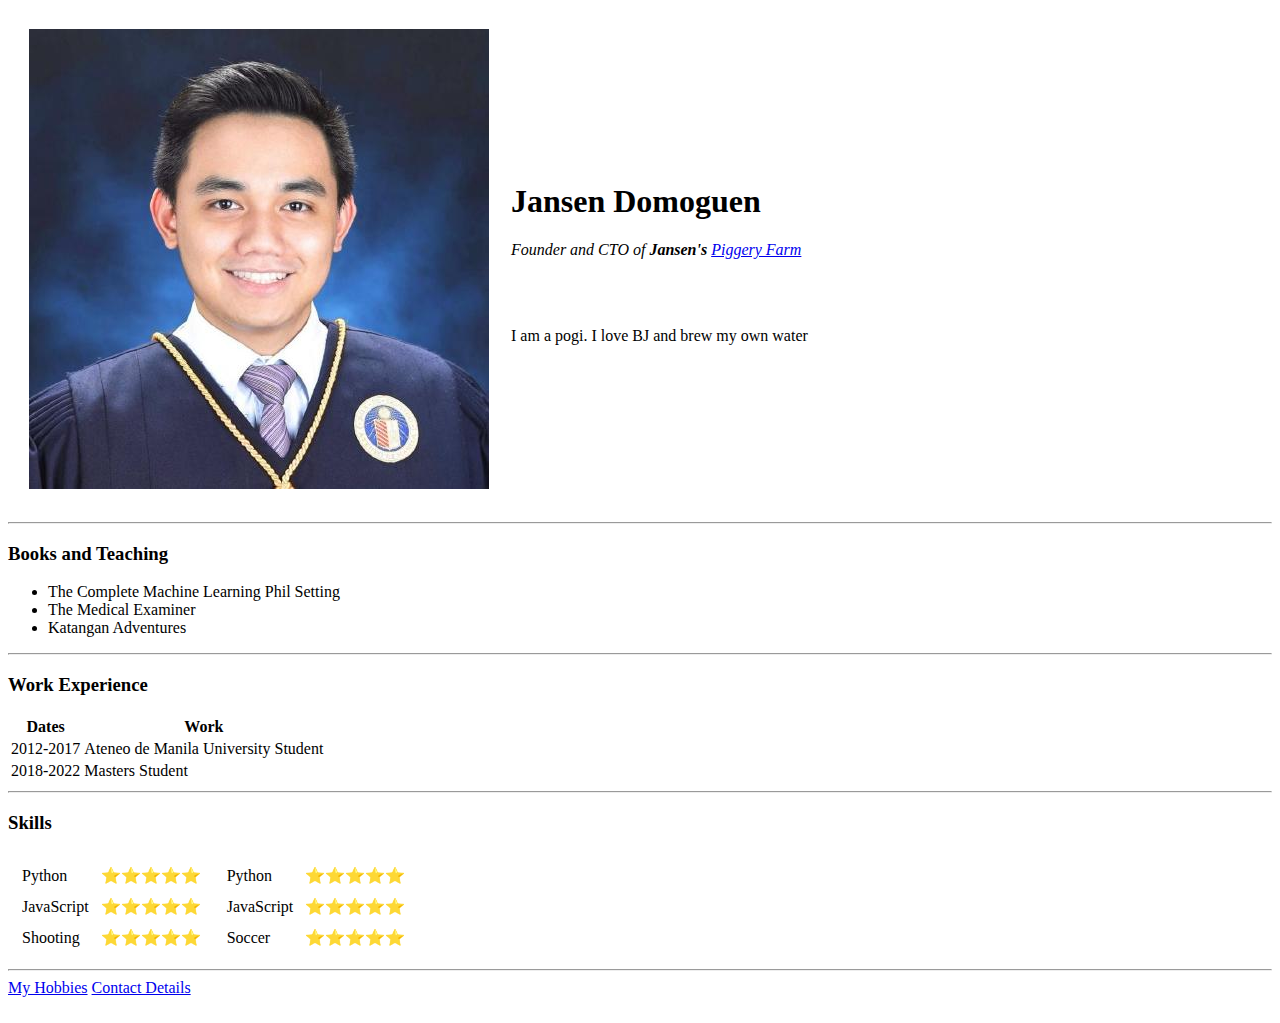
==== index.html @ e58b93dc "Add Initial CV Web" ====
<!DOCTYPE html>
<html lang="en" dir="ltr">

<head>
  <meta charset="utf-8">
  <title>Jansen Keith Domoguen's HTML Website </title>
</head>

<body>
  <table cellspacing="20">
    <tr>
      <td><img src="id.jfif" alt="Jansen's Picture"></td>
      <td>  <h1>Jansen Domoguen</h1>
        <p><em>Founder and CTO of <strong>Jansen's</strong> <a href="https://fastapi.tiangolo.com/advanced/custom-response/#html-response">Piggery Farm</a></em></p>
        <br>
        <br>
        <p> I am a pogi. I love BJ and brew my own water</p></td>
    </tr>
  </table>
  <hr>
  <h3>Books and Teaching</h3>
  <ul>
    <li>The Complete Machine Learning Phil Setting</li>
    <li>The Medical Examiner</li>
    <li> Katangan Adventures</li>
  </ul>
  <hr>
  <table>
    <h3>Work Experience</h3>
    <thead>
      <tr>
        <th>Dates</th>
        <th>Work</th>
      </tr>
    </thead>
    <tr>
      <td>2012-2017</td>
      <td>Ateneo de Manila University Student</td>
    </tr>
    <tr>
      <td>2018-2022</td>
      <td>Masters Student</td>
    </tr>
  </table>
  <hr>
  <h3>Skills</h3>

  <table>
    <tr>
      <td>
        <table cellspacing=10>
          <tr>
            <td>Python</td>
            <td>&#11088;&#11088;&#11088;&#11088;&#11088;</td>
          </tr>
          <tr>
            <td>JavaScript</td>
            <td>&#11088;&#11088;&#11088;&#11088;&#11088;</td>
          </tr>
          <tr>
            <td>Shooting</td>
            <td>&#11088;&#11088;&#11088;&#11088;&#11088;</td>
          </tr>
        </table>
      </td>
      <td>
        <table cellspacing=10>
          <tr>
            <td>Python</td>
            <td>&#11088;&#11088;&#11088;&#11088;&#11088;</td>
          </tr>
          <tr>
            <td>JavaScript</td>
            <td>&#11088;&#11088;&#11088;&#11088;&#11088;</td>
          </tr>
          <tr>
            <td>Soccer</td>
            <td>&#11088;&#11088;&#11088;&#11088;&#11088;</td>
          </tr>
        </table>
      </td>
    </tr>
  </table>
  <hr>
  <a href="hobbies.html">My Hobbies</a>
  <a href="contact_details.html">Contact Details</a>
  <br>
  <br>
</body>

</html>
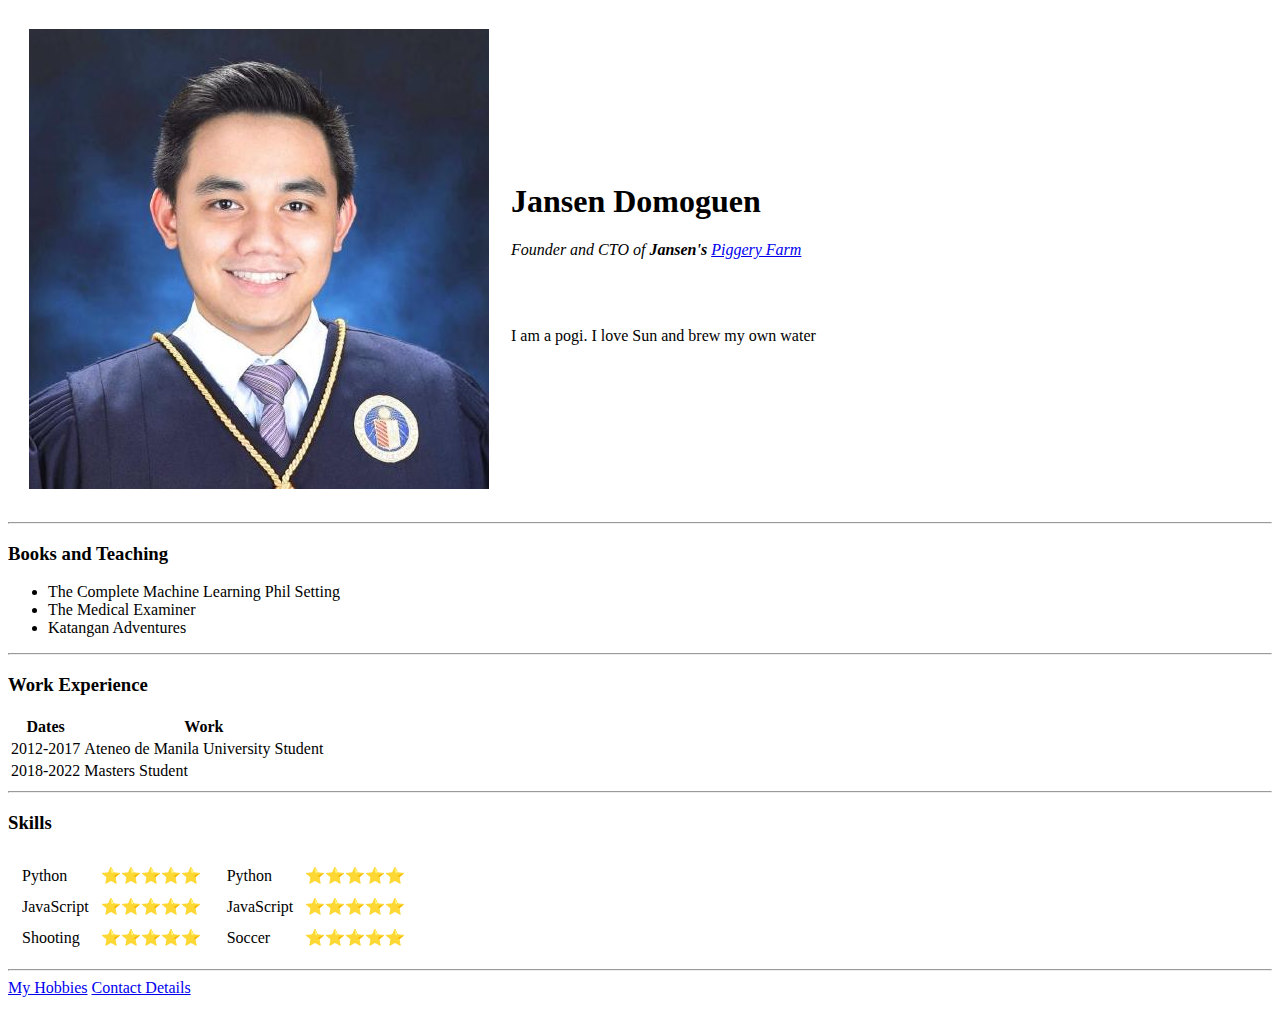
==== commit 3db34e9f: "Updated-2" ====
--- a/index.html
+++ b/index.html
@@ -14,7 +14,7 @@
         <p><em>Founder and CTO of <strong>Jansen's</strong> <a href="https://fastapi.tiangolo.com/advanced/custom-response/#html-response">Piggery Farm</a></em></p>
         <br>
         <br>
-        <p> I am a pogi. I love BJ and brew my own water</p></td>
+        <p> I am a pogi. I love Sun and brew my own water</p></td>
     </tr>
   </table>
   <hr>
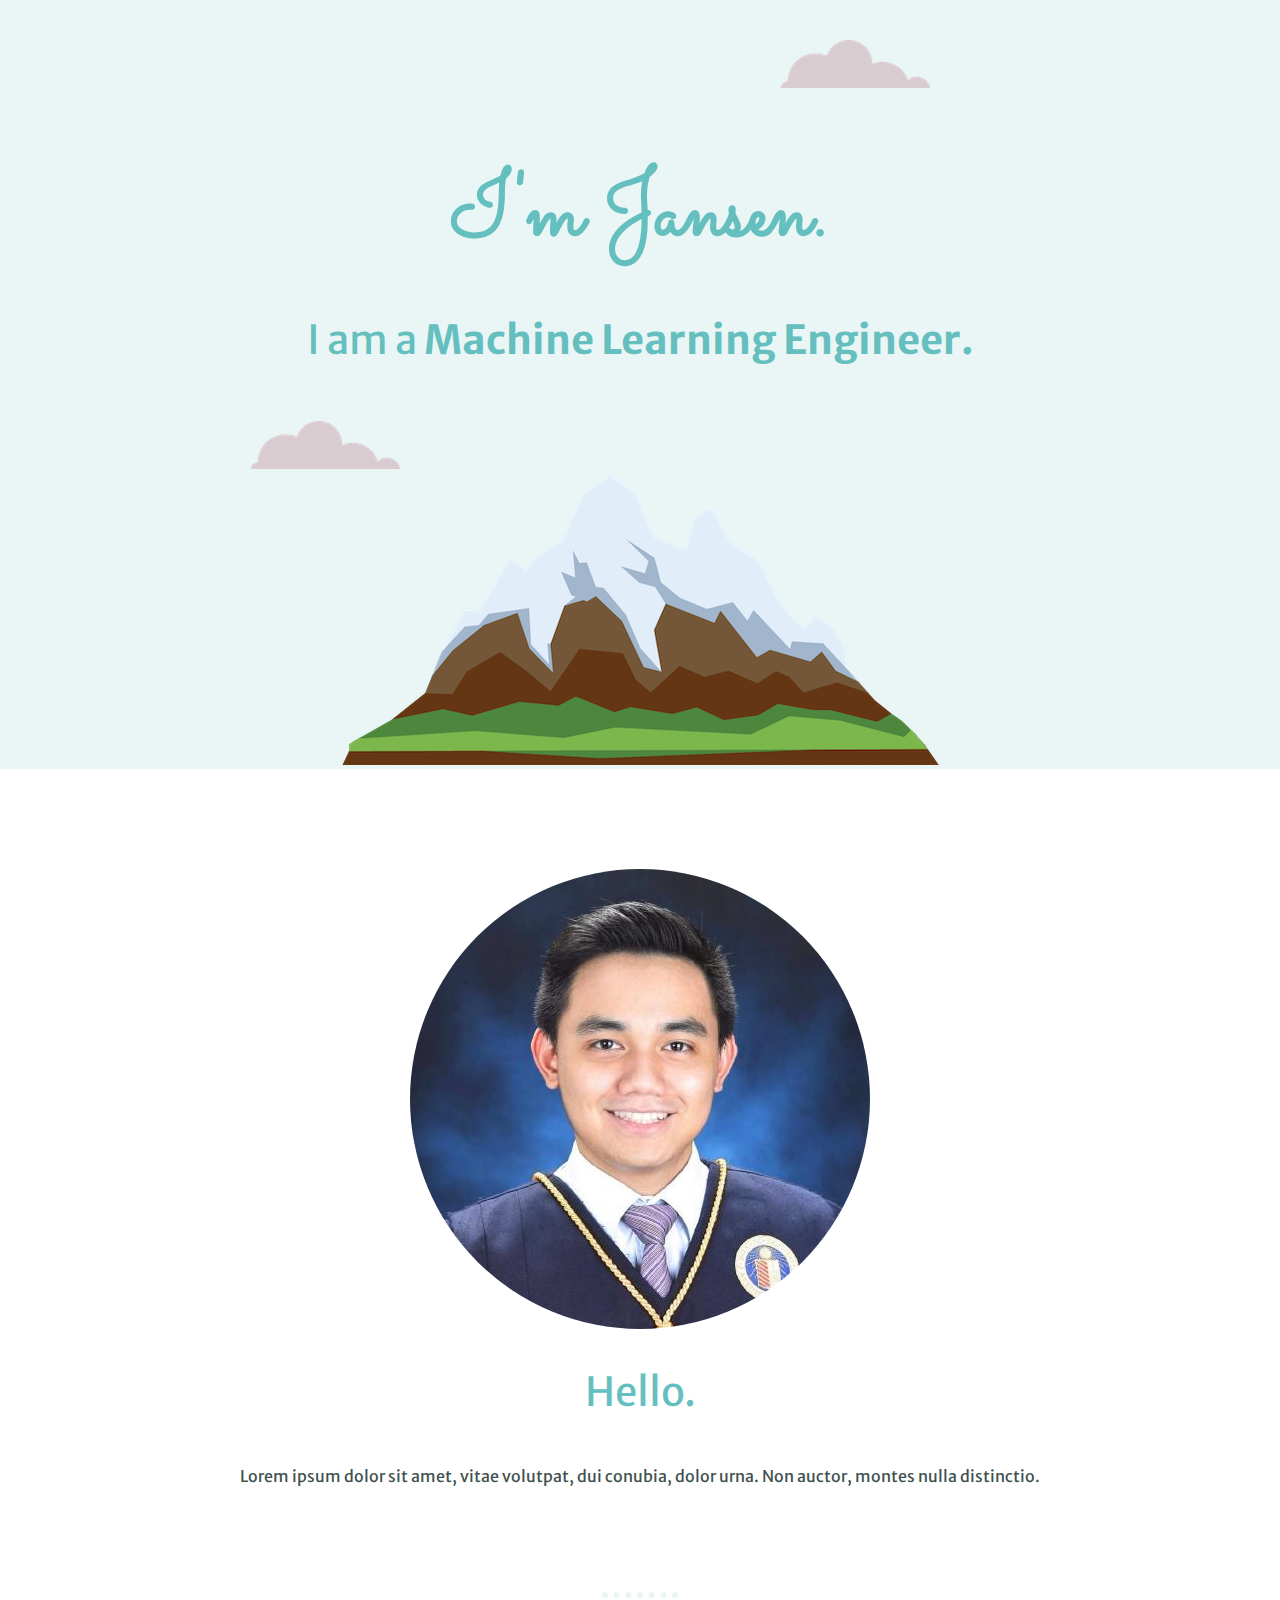
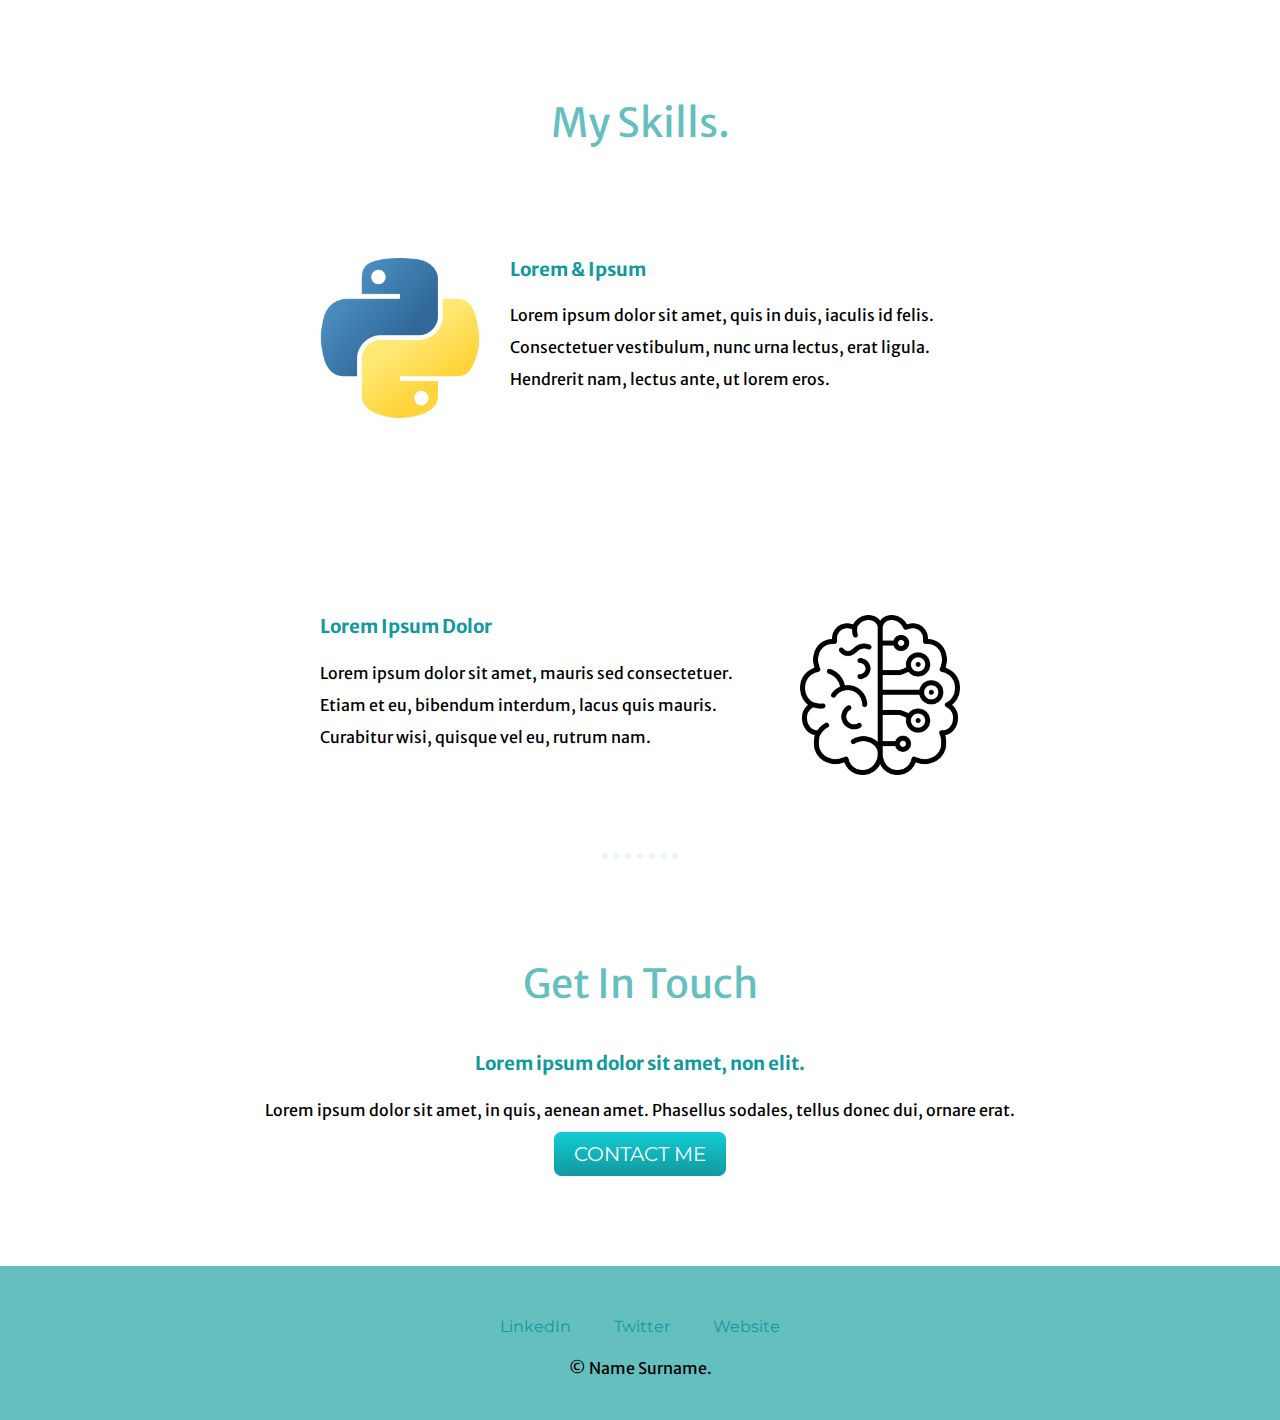
==== commit a9328c43: "Add files via upload" ====
--- a/index.html
+++ b/index.html
@@ -1,91 +1,60 @@
 <!DOCTYPE html>
 <html lang="en" dir="ltr">
+  <head>
+    <meta charset="utf-8">
+    <title>Intermediate HTML Module</title>
+    <link rel="stylesheet" href="css/styles.css">
+    <link rel="icon" href="favicon.ico">
+    <link rel="preconnect" href="https://fonts.googleapis.com"><link rel="preconnect" href="https://fonts.gstatic.com" crossorigin><link href="https://fonts.googleapis.com/css2?family=Merriweather+Sans&family=Montserrat&family=Sacramento&display=swap" rel="stylesheet">
+  </head>
 
-<head>
-  <meta charset="utf-8">
-  <title>Jansen Keith Domoguen's HTML Website </title>
-</head>
+  <body>
+    <div class='top-container'>
+      <img class='cloud' src="images/cloud.png" alt="cloud png">
+      <div class="title-text">
+        <h1>I'm Jansen.</h1>
+        <h2>I am a <strong>Machine Learning Engineer.</strong></h2>
+      </div>
+      <img class='cloud-2' src="images/cloud.png" alt="cloud png">
+      <img class='mountain' src="images/mountain.png" alt="cloud png">
+    </div>
+    <div class="middle-container">
+      <div class="profile">
+        <img class=id_pic src="images/id.jpg" alt="">
+        <h2>Hello.</h2>
+        <p class=intro>Lorem ipsum dolor sit amet, vitae volutpat, dui conubia, dolor urna. Non auctor, montes nulla distinctio.</p>
+      </div>
+      <hr>
+      <div class="skills">
+        <h2 class='skill-text'>My Skills.</h2>
+        <div class="skill-row">
+          <img class="skill-img1" src="images/python.png" alt="Python icon">
+          <h3>Lorem & Ipsum</h3>
+          <p>Lorem ipsum dolor sit amet, quis in duis, iaculis id felis. Consectetuer vestibulum, nunc urna lectus, erat ligula. Hendrerit nam, lectus ante, ut lorem eros.</p>
+        </div>
+        <br>
+        <div class="skill-row">
+          <img class="skill-img2" src="images/machine-learning.png" alt="Machine Learning">
+          <h3>Lorem Ipsum Dolor</h3>
+          <p>Lorem ipsum dolor sit amet, mauris sed consectetuer. Etiam et eu, bibendum interdum, lacus quis mauris. Curabitur wisi, quisque vel eu, rutrum nam.</p>
+        </div>
+      </div>
+      <hr>
+      <div class="contact-me">
+        <h2>Get In Touch</h2>
+        <h3>Lorem ipsum dolor sit amet, non elit.</h3>
+        <p>Lorem ipsum dolor sit amet, in quis, aenean amet. Phasellus sodales, tellus donec dui, ornare erat.</p>
+        <a class="btn" href="mailto:jansenk.domoguen@gmail.com">CONTACT ME</a>
+      </div>
+    </div>
 
-<body>
-  <table cellspacing="20">
-    <tr>
-      <td><img src="id.jfif" alt="Jansen's Picture"></td>
-      <td>  <h1>Jansen Domoguen</h1>
-        <p><em>Founder and CTO of <strong>Jansen's</strong> <a href="https://fastapi.tiangolo.com/advanced/custom-response/#html-response">Piggery Farm</a></em></p>
-        <br>
-        <br>
-        <p> I am a pogi. I love Sun and brew my own water</p></td>
-    </tr>
-  </table>
-  <hr>
-  <h3>Books and Teaching</h3>
-  <ul>
-    <li>The Complete Machine Learning Phil Setting</li>
-    <li>The Medical Examiner</li>
-    <li> Katangan Adventures</li>
-  </ul>
-  <hr>
-  <table>
-    <h3>Work Experience</h3>
-    <thead>
-      <tr>
-        <th>Dates</th>
-        <th>Work</th>
-      </tr>
-    </thead>
-    <tr>
-      <td>2012-2017</td>
-      <td>Ateneo de Manila University Student</td>
-    </tr>
-    <tr>
-      <td>2018-2022</td>
-      <td>Masters Student</td>
-    </tr>
-  </table>
-  <hr>
-  <h3>Skills</h3>
 
-  <table>
-    <tr>
-      <td>
-        <table cellspacing=10>
-          <tr>
-            <td>Python</td>
-            <td>&#11088;&#11088;&#11088;&#11088;&#11088;</td>
-          </tr>
-          <tr>
-            <td>JavaScript</td>
-            <td>&#11088;&#11088;&#11088;&#11088;&#11088;</td>
-          </tr>
-          <tr>
-            <td>Shooting</td>
-            <td>&#11088;&#11088;&#11088;&#11088;&#11088;</td>
-          </tr>
-        </table>
-      </td>
-      <td>
-        <table cellspacing=10>
-          <tr>
-            <td>Python</td>
-            <td>&#11088;&#11088;&#11088;&#11088;&#11088;</td>
-          </tr>
-          <tr>
-            <td>JavaScript</td>
-            <td>&#11088;&#11088;&#11088;&#11088;&#11088;</td>
-          </tr>
-          <tr>
-            <td>Soccer</td>
-            <td>&#11088;&#11088;&#11088;&#11088;&#11088;</td>
-          </tr>
-        </table>
-      </td>
-    </tr>
-  </table>
-  <hr>
-  <a href="hobbies.html">My Hobbies</a>
-  <a href="contact_details.html">Contact Details</a>
-  <br>
-  <br>
-</body>
+    <div class="bottom-container">
+      <a class="footer-link" href="https://www.linkedin.com/">LinkedIn</a>
+      <a class="footer-link" href="https://twitter.com/">Twitter</a>
+      <a class="footer-link" href="https://www.appbrewery.co/">Website</a>
+      <p>© Name Surname.</p>
+    </div>
+  </body>
 
 </html>
--- a/css/styles.css
+++ b/css/styles.css
@@ -0,0 +1,146 @@
+
+h1 {
+  color: #66BFBF;
+  font-family: 'Sacramento', cursive;
+  font-size: 5.625rem;
+  margin: 50px auto 0 auto;
+}
+
+h2 {
+  color: #66BFBF;
+  font-size: 2.5rem;
+  font-weight: normal;
+  padding-bottom: 10px;
+  font-style: 'Montserrat', sans-serif;
+}
+
+h3 {
+  color: #11999E;
+  font-style: 'Montserrat', sans-serif;
+}
+
+p {
+  line-height: 2;
+}
+
+body {
+  margin:0;
+  text-align: center;
+  font-family: 'Merriweather Sans', sans-serif;
+}
+
+.top-container {
+  background-color:#EAF6F6 ;
+  position: relative;
+  padding-top: 100px;
+}
+
+.middle-container {
+  margin: 100px 0;
+}
+
+.bottom-container {
+  background-color: #66BFBF;
+  padding: 50px 0 20px;
+}
+.skill-row {
+  width:50%;
+  margin: 100px auto 100px auto;
+  text-align: left;
+  list-style: 2;
+}
+
+
+a{
+  color: #11999E;
+  font-family: 'Montserrat', sans-serif;
+  margin: 10px 20px;
+  text-decoration: none;
+}
+
+a:hover {
+  color:#EAF6F6;
+}
+
+.copyright {
+  color: #EAF6F6;
+  font-size: 0.75rem;
+  padding: 20px 0;
+}
+
+.cloud {
+  position: absolute;
+  right: 350px;
+  top: 40px;
+}
+
+.cloud-2 {
+  position: absolute;
+  left: 250px;
+  bottom: 300px;
+}
+
+.id_pic {
+  border-radius: 50%;
+}
+
+.skill-img1 {
+  width: 25%;
+  float: left;
+  margin-right: 30px;
+}
+
+.skill-img2 {
+  width: 25%;
+  float: right;
+  margin-left: 30px;
+}
+
+
+.intro {
+  color: #40514E;
+}
+
+.horizontal_dotted{
+  border-bottom: 1px dotted grey;
+  width: 10px;
+}
+
+hr {
+  border: dotted #EAF6F6 6px;
+  width: 5%;
+  border-bottom: none;
+  margin: 100px auto 100px auto;
+}
+
+.skill-text {
+  color:#66BFBF;
+}
+
+
+.btn {
+  background: #11cdd4;
+  background-image: -webkit-linear-gradient(top, #11cdd4, #11999e);
+  background-image: -moz-linear-gradient(top, #11cdd4, #11999e);
+  background-image: -ms-linear-gradient(top, #11cdd4, #11999e);
+  background-image: -o-linear-gradient(top, #11cdd4, #11999e);
+  background-image: linear-gradient(to bottom, #11cdd4, #11999e);
+  -webkit-border-radius: 8;
+  -moz-border-radius: 8;
+  border-radius: 8px;
+  font-family: 'Montserrat', sans-serif;
+  color: #ffffff;
+  font-size: 20px;
+  padding: 10px 20px 10px 20px;
+  text-decoration: none;
+}
+
+.btn:hover {
+  background: #30e3cb;
+  background-image: -webkit-linear-gradient(top, #30e3cb, #2bc4ad);
+  background-image: -moz-linear-gradient(top, #30e3cb, #2bc4ad);
+  background-image: -ms-linear-gradient(top, #30e3cb, #2bc4ad);
+  background-image: -o-linear-gradient(top, #30e3cb, #2bc4ad);
+  background-image: linear-gradient(to bottom, #30e3cb, #2bc4ad);
+  text-decoration: none;
+}
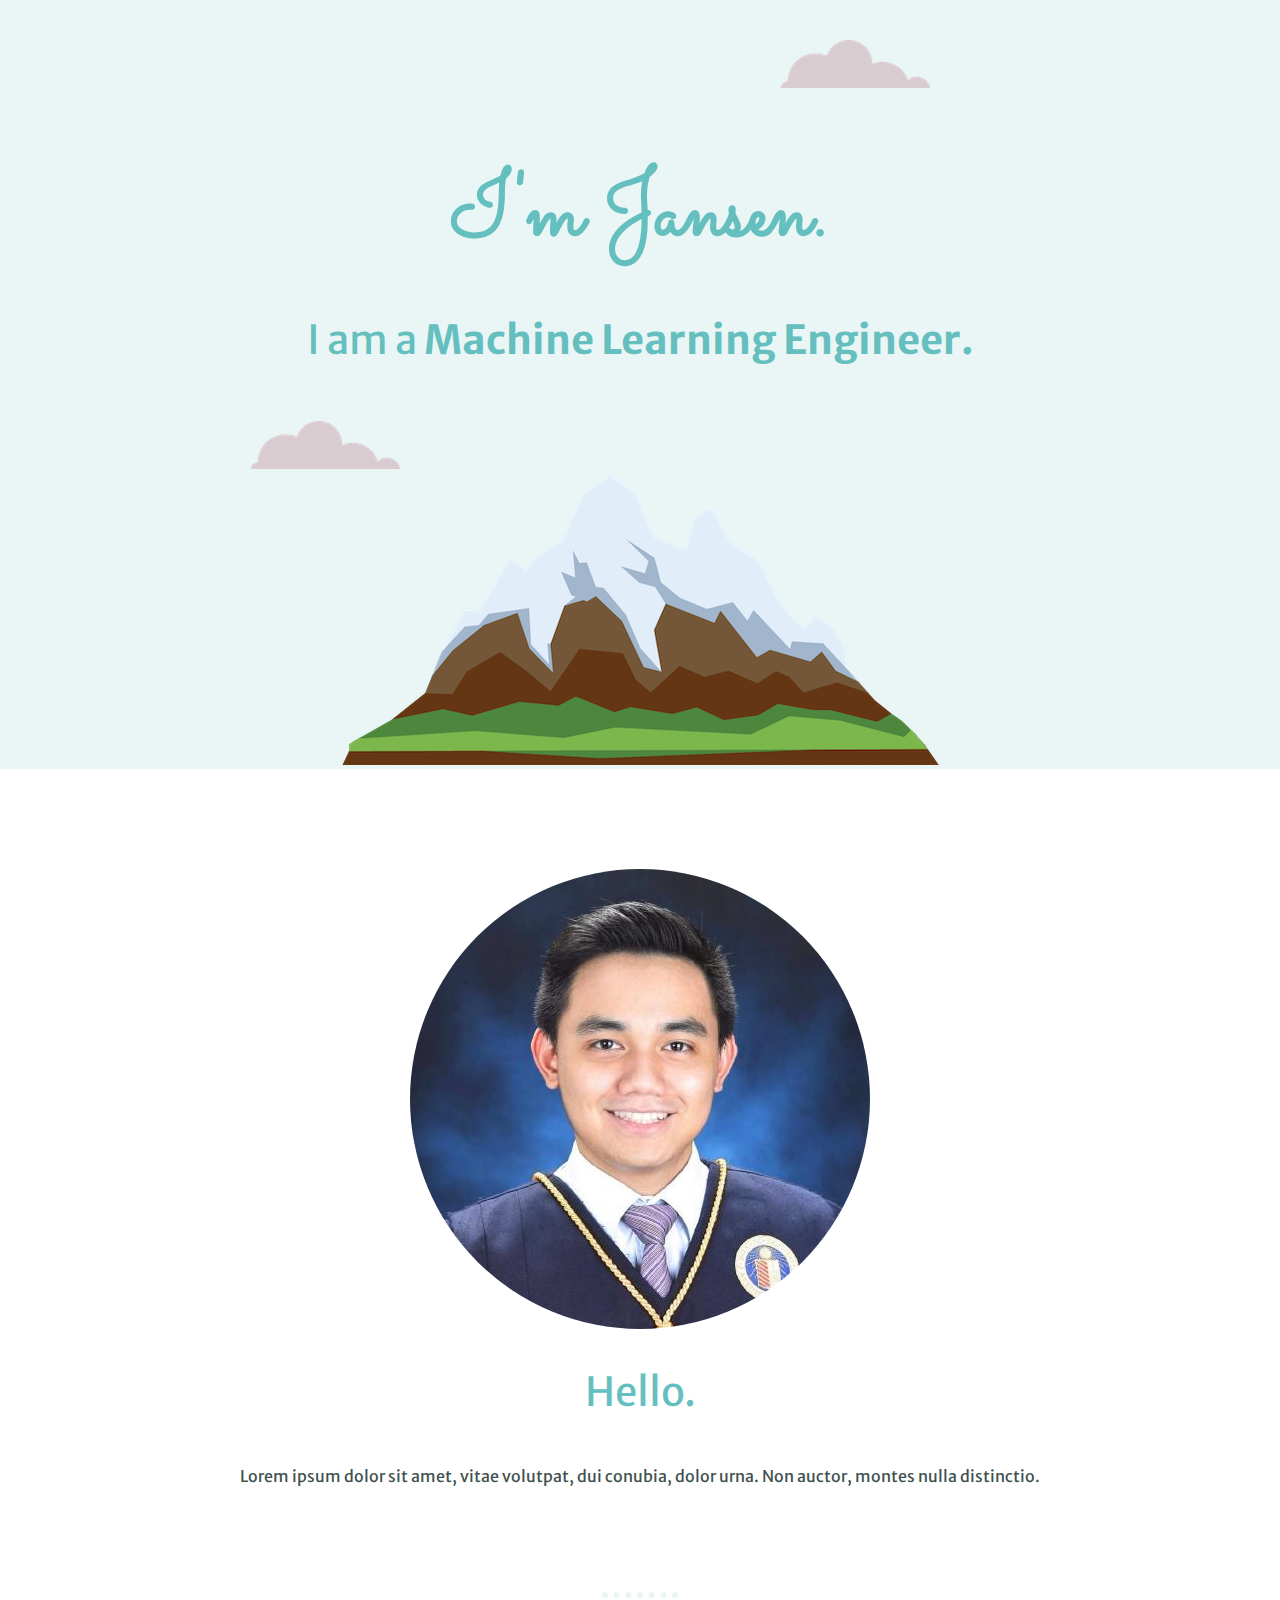
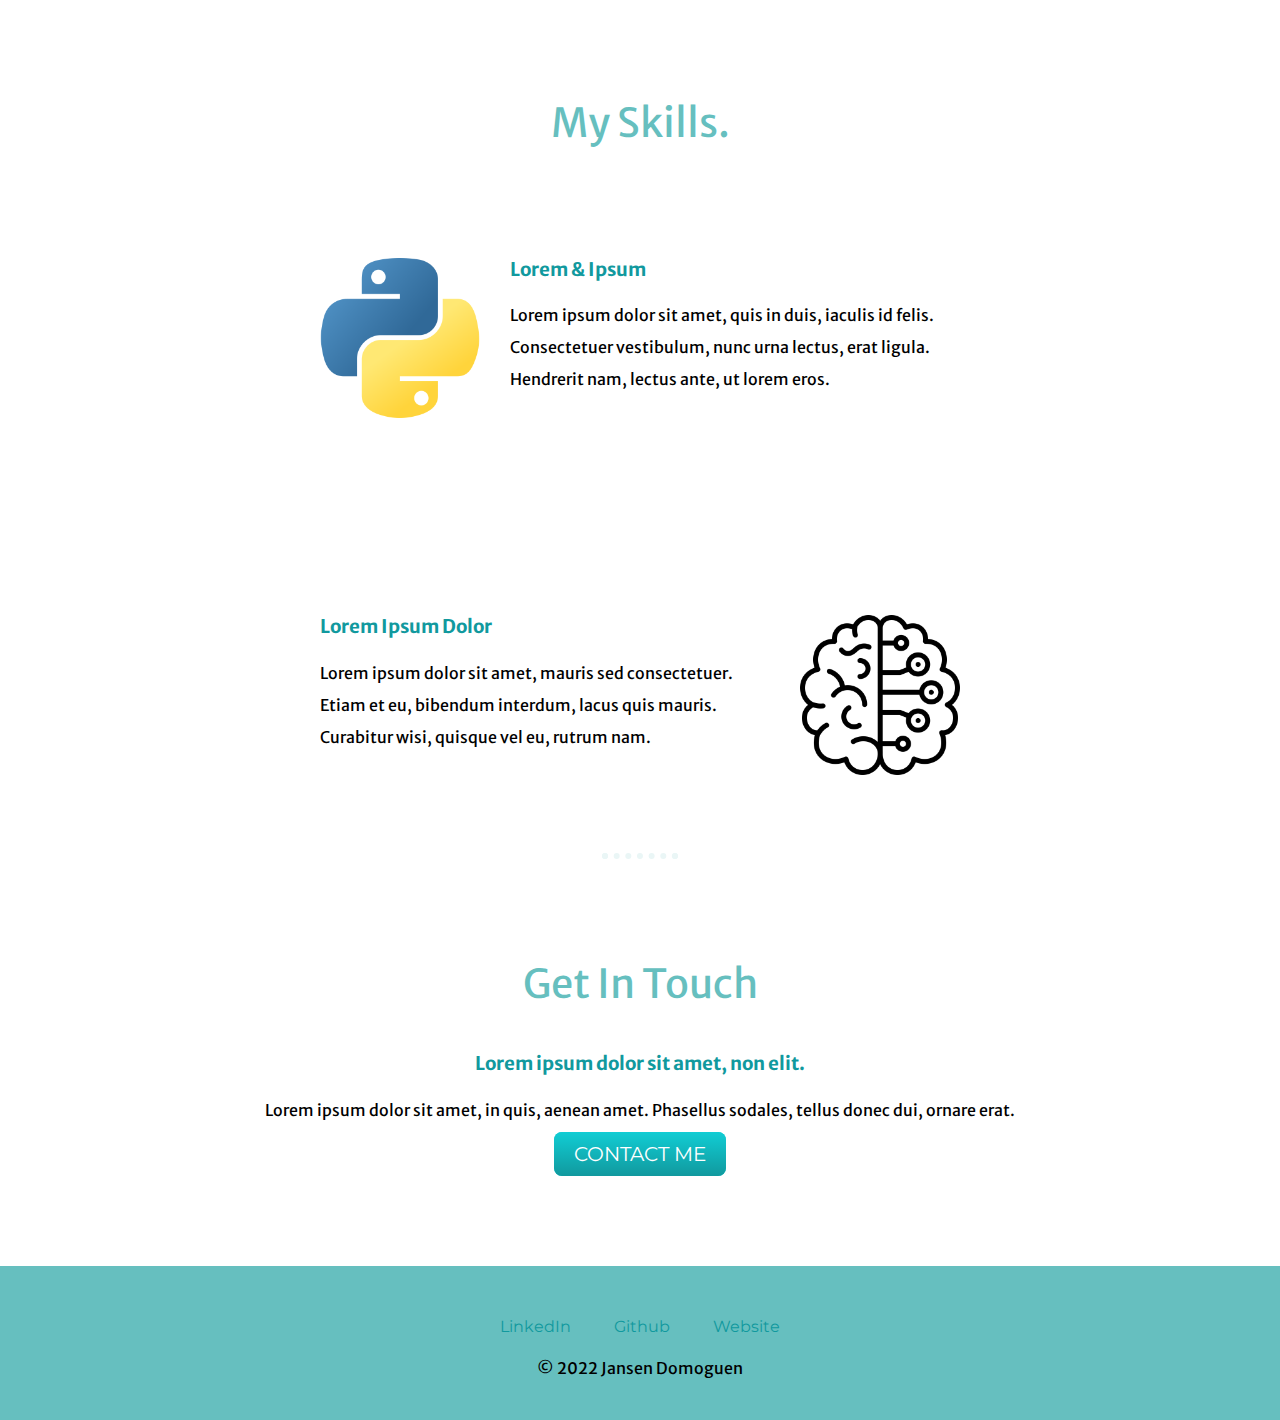
==== commit 8e686e78: "Index html" ====
--- a/index.html
+++ b/index.html
@@ -50,10 +50,10 @@
 
 
     <div class="bottom-container">
-      <a class="footer-link" href="https://www.linkedin.com/">LinkedIn</a>
-      <a class="footer-link" href="https://twitter.com/">Twitter</a>
-      <a class="footer-link" href="https://www.appbrewery.co/">Website</a>
-      <p>© Name Surname.</p>
+      <a class="footer-link" href="https://www.linkedin.com/in/jansen-keith-l-domoguen-63236a1b3/">LinkedIn</a>
+      <a class="footer-link" href="https://github.com/">Github</a>
+      <a class="footer-link" href="https://www.google.com/">Website</a>
+      <p>© 2022 Jansen Domoguen</p>
     </div>
   </body>
 
